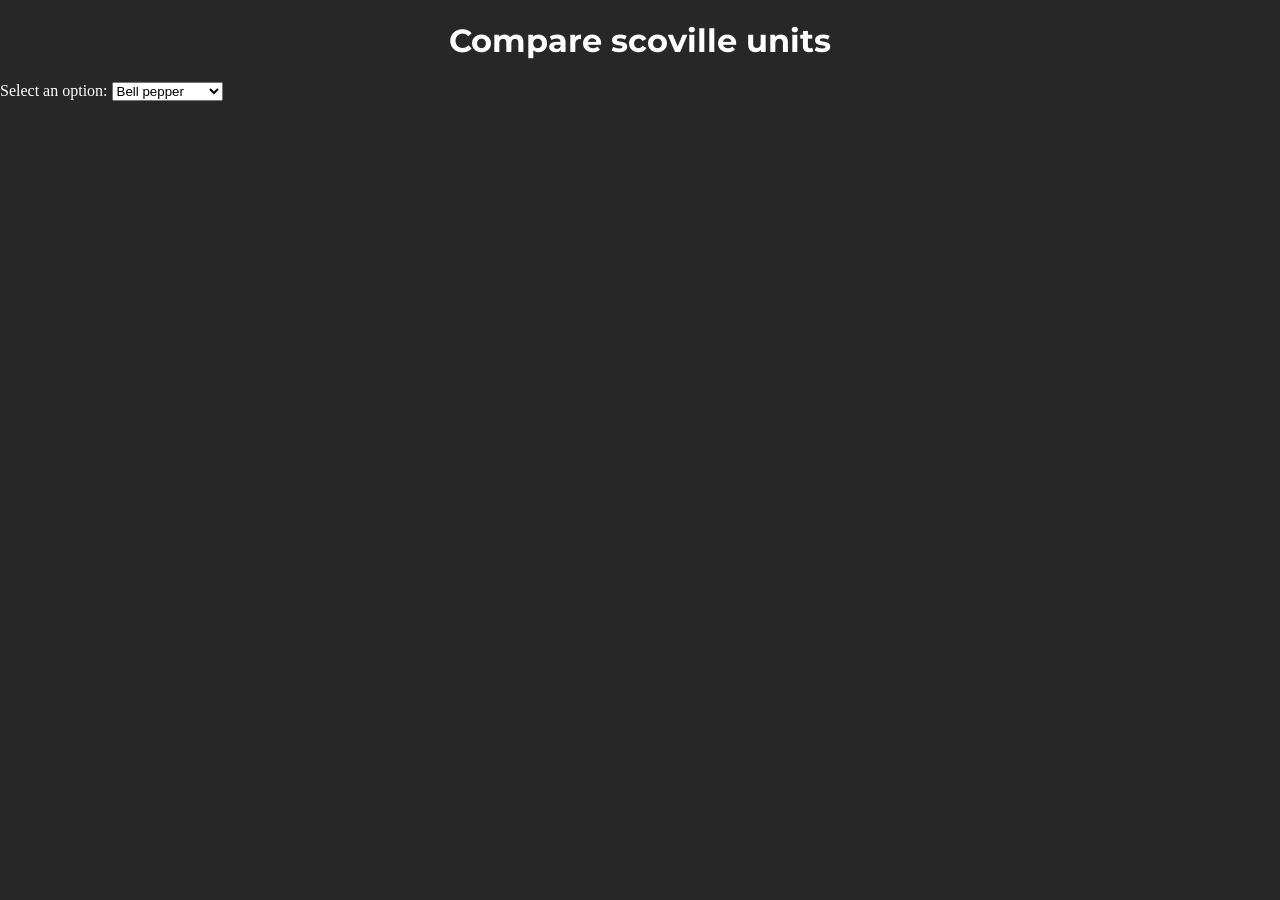
==== comparison.html @ 35d5b675 "Started the website structure Co-authored-by: Copilot <copilot@github.com>" ====
<!DOCTYPE html>
<html lang="en">
<head>
    <meta charset="UTF-8">
    <meta name="viewport" content="width=device-width, initial-scale=1.0">
    <link rel="stylesheet" href="style.css">
    <title>Compare scoville units</title>
</head>
<body>
    <h1 class="page_title">Compare scoville units</h1>
    <div class="selection menu">
        <div class="dropdown">
            <label for="option1">Select an option:</label>
            <select id="option1">
                <option value="option1">Bell pepper</option>
                <option value="option2">buldak</option>
                <option value="option3">carolina reaper</option>
            </select>
        </div>
    </div>
    <script src="script.js"></script>
</body>
</html>
---- style.css ----
@font-face {
    font-family: montserrat;
    src: url(fonts/Montserrat-VariableFont_wght.ttf);
}

html, body{
    margin: 0;
    background-color: rgb(39, 39, 39);
    color: white;
}

.page_title{
    font-family: montserrat;
    text-align: center;
    font-weight: bolder;
}
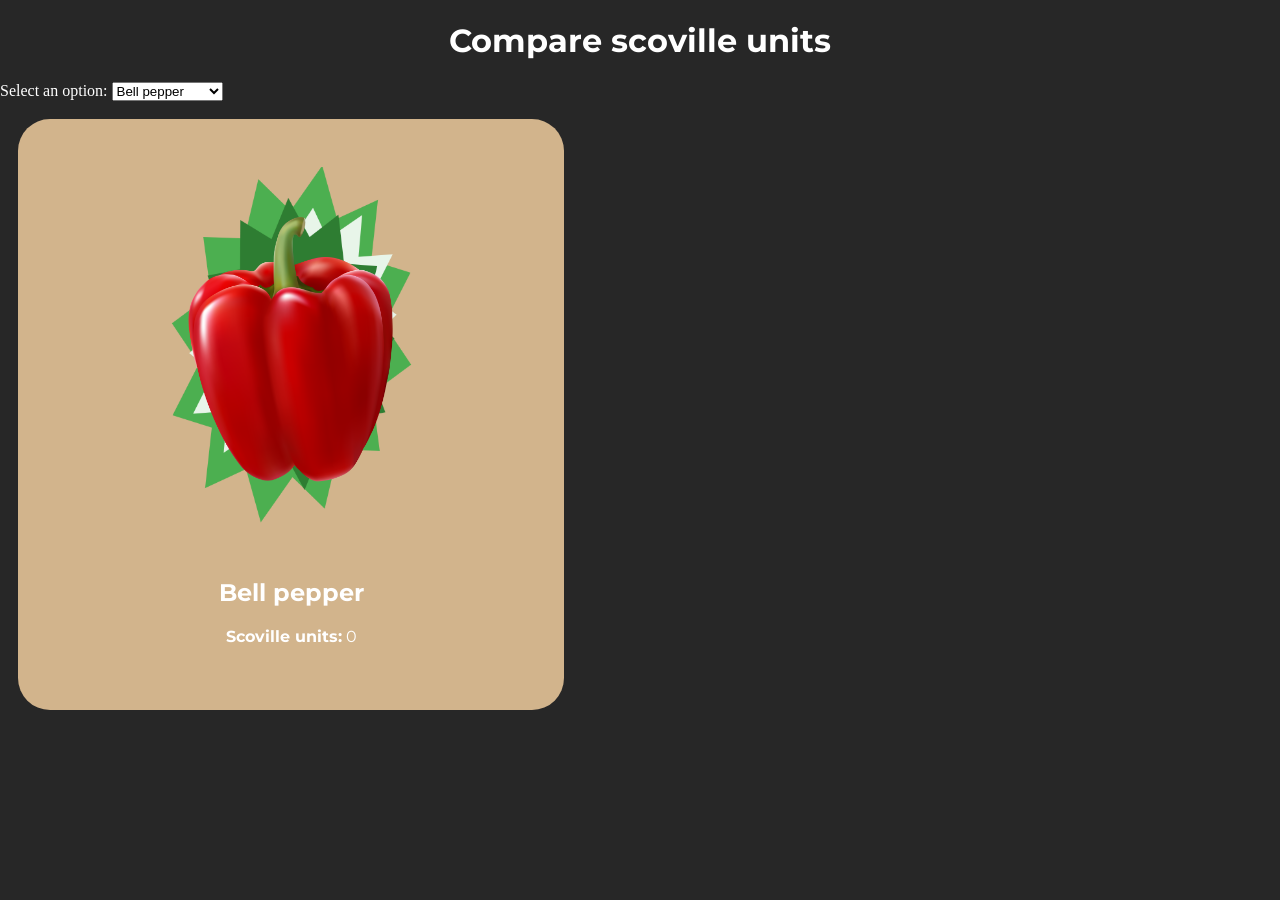
==== commit 0d2b55bc: "Added fonts, spicy item format in comparison page" ====
--- a/comparison.html
+++ b/comparison.html
@@ -17,6 +17,15 @@
                 <option value="option3">carolina reaper</option>
             </select>
         </div>
+        <div class="item_descriptions">
+            <div class="item_description" id="option1_desc">
+                <div class="food_frame">
+                    <img alt="bell pepper image" src="images/bell_pepper.png">
+                </div>
+                <h2 class="description_text">Bell pepper</h2>
+                <p class="su_text"><b>Scoville units:</b> 0</p>
+            </div>
+        </div>
     </div>
     <script src="script.js"></script>
 </body>
--- a/style.css
+++ b/style.css
@@ -1,6 +1,13 @@
 @font-face {
     font-family: montserrat;
     src: url(fonts/Montserrat-VariableFont_wght.ttf);
+    /*
+    Copyright 2024 The Montserrat.Git Project Authors (https://github.com/JulietaUla/Montserrat.git)
+
+    This Font Software is licensed under the SIL Open Font License, Version 1.1.
+    This license is copied below, and is also available with a FAQ at:
+    https://openfontlicense.org
+    */
 }
 
 html, body{
@@ -13,4 +20,39 @@
     font-family: montserrat;
     text-align: center;
     font-weight: bolder;
+}
+
+.food_frame{
+    display: inline-block;
+    padding: 5%;
+    background-image: url("images/low_spice_bg.png");
+    background-size: cover;
+    background-position: center;
+    border-radius: 1.5em;
+    margin-bottom: 5%;
+}
+
+.food_frame img{
+    display: block;
+    width: 13em;
+    height: 20em;
+    object-fit: contain;
+    border-radius: 1em;
+}
+
+.item_description{
+
+    text-align: center;
+    background-color: tan;
+    width: 50vh;
+    padding: 3em;
+    margin: 2vh;
+    border-radius: 2em;
+}
+.description_text{
+    font-family: montserrat, sans-serif;
+    font-weight: bolder;
+}
+.su_text{
+    font-family: montserrat, sans-serif;
 }
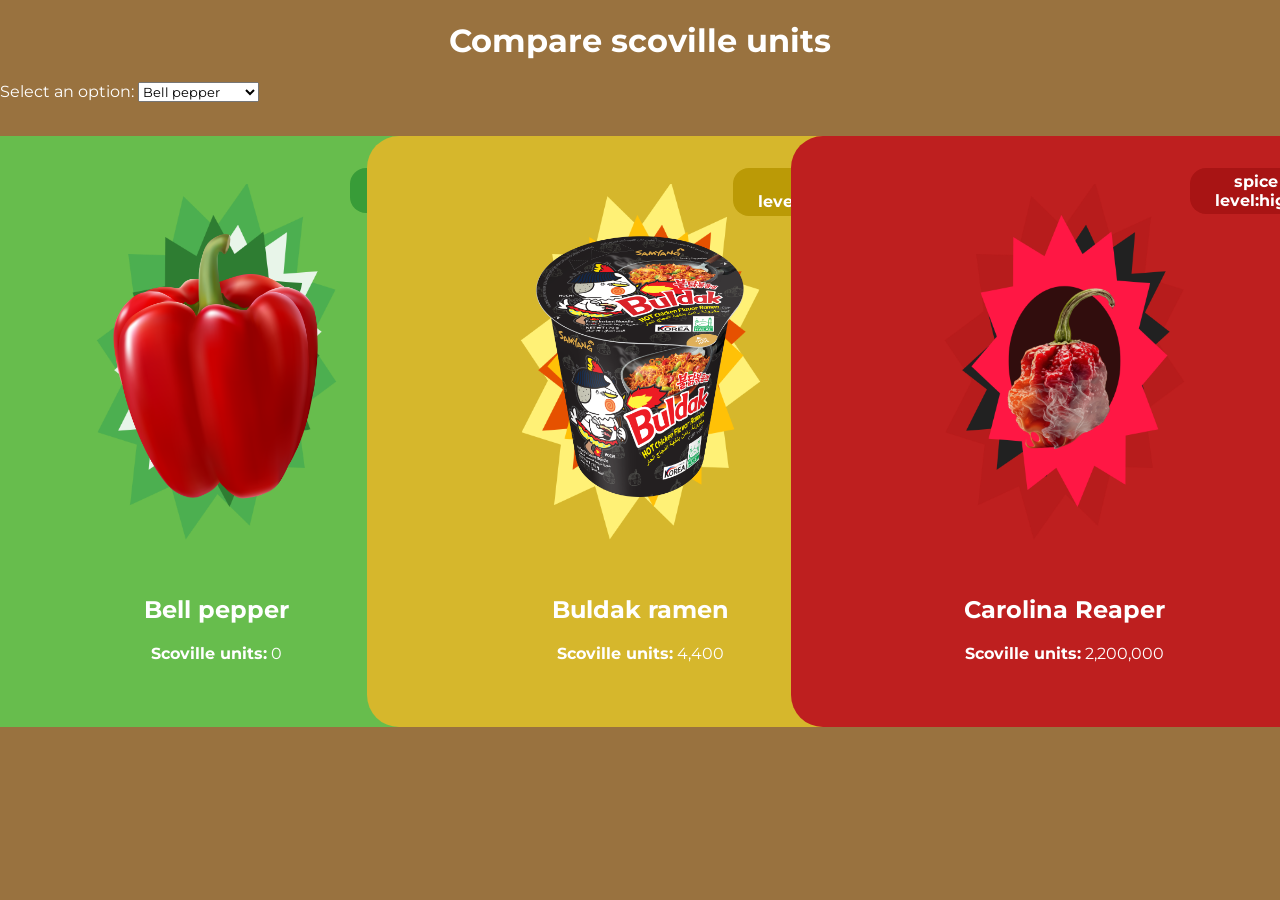
==== commit 72edf9e5: "added medium and high spice level card formats Co-authored-by: Copilot <copilot@github.com>" ====
--- a/comparison.html
+++ b/comparison.html
@@ -18,12 +18,35 @@
             </select>
         </div>
         <div class="item_descriptions">
-            <div class="item_description" id="option1_desc">
-                <div class="food_frame">
+            <div class="low_item_description" id="option1_desc">
+                <div class="low_spice_level">
+                    <p class="low_spice_level_text">spice level:low</p>
+                </div>
+                <div class="low_food_frame">
                     <img alt="bell pepper image" src="images/bell_pepper.png">
                 </div>
                 <h2 class="description_text">Bell pepper</h2>
                 <p class="su_text"><b>Scoville units:</b> 0</p>
+            </div>
+            <div class="medium_item_description" id="option2_desc">
+                <div class="medium_spice_level">
+                    <p class="medium_spice_level_text">spice level:medium</p>
+                </div>
+                <div class="medium_food_frame">
+                    <img alt="buldak ramen image" src="images/buldak.png">
+                </div>
+                <h2 class="description_text">Buldak ramen</h2>
+                <p class="su_text"><b>Scoville units:</b> 4,400</p>
+            </div>
+            <div class="high_item_description" id="option3_desc">
+                <div class="high_spice_level">
+                    <p class="high_spice_level_text">spice level:high</p>
+                </div>
+                <div class="high_food_frame">
+                    <img alt="carolina reaper image" src="images/carolina_reaper.png">
+                </div>
+                <h2 class="description_text">Carolina Reaper</h2>
+                <p class="su_text"><b>Scoville units:</b> 2,200,000</p>
             </div>
         </div>
     </div>
--- a/style.css
+++ b/style.css
@@ -12,7 +12,7 @@
 
 html, body{
     margin: 0;
-    background-color: rgb(39, 39, 39);
+    background-color: rgb(153, 114, 63);
     color: white;
 }
 
@@ -22,7 +22,7 @@
     font-weight: bolder;
 }
 
-.food_frame{
+.low_food_frame{
     display: inline-block;
     padding: 5%;
     background-image: url("images/low_spice_bg.png");
@@ -32,7 +32,9 @@
     margin-bottom: 5%;
 }
 
-.food_frame img{
+.low_food_frame img,
+.medium_food_frame img,
+.high_food_frame img{
     display: block;
     width: 13em;
     height: 20em;
@@ -40,19 +42,141 @@
     border-radius: 1em;
 }
 
-.item_description{
+.medium_food_frame{
+    display: inline-block;
+    padding: 5%;
+    background-image: url("images/med_spice_bg.png");
+    background-size: cover;
+    background-position: center;
+    border-radius: 1.5em;
+    margin-bottom: 5%;
+}
+
+.high_food_frame{
+    display: inline-block;
+    padding: 5%;
+    background-image: url("images/high_spice_bg.png");
+    background-size: cover;
+    background-position: center;
+    border-radius: 1.5em;
+    margin-bottom: 5%;
+}
+
+
+.low_item_description{
 
     text-align: center;
-    background-color: tan;
+    background-color: rgb(103, 189, 77);
     width: 50vh;
     padding: 3em;
     margin: 2vh;
     border-radius: 2em;
+    position: relative;
 }
+
+.medium_item_description{
+
+    text-align: center;
+    background-color: rgb(214, 183, 44);
+    width: 50vh;
+    padding: 3em;
+    margin: 2vh;
+    border-radius: 2em;
+    position: relative;
+}
+
+.high_item_description{
+
+    text-align: center;
+    background-color: rgb(190, 31, 31);
+    width: 50vh;
+    padding: 3em;
+    margin: 2vh;
+    border-radius: 2em;
+    position: relative;
+}
+
+.low_spice_level{
+    position: absolute;
+    top: 1rem;
+    right: 1rem;
+}
+
+.medium_spice_level{
+    position: absolute;
+    top: 1rem;
+    right: 1rem;
+}
+.high_spice_level{
+    position: absolute;
+    top: 1rem;
+    right: 1rem;
+}
+
 .description_text{
     font-family: montserrat, sans-serif;
     font-weight: bolder;
 }
 .su_text{
     font-family: montserrat, sans-serif;
+}
+
+.low_spice_level_text{
+    font-family: montserrat, sans-serif;
+    font-weight: bolder;
+    background-color: rgb(56, 156, 56);
+    width: fit-content;
+    padding: 3%;
+    border-radius: 1em;
+    text-align: center;
+    color: rgb(255, 255, 255);
+    transition: ease-in-out 0.08s;
+}
+.medium_spice_level_text{
+    font-family: montserrat, sans-serif;
+    font-weight: bolder;
+    background-color: rgb(187, 154, 6);
+    width: fit-content;
+    padding: 3%;
+    border-radius: 1em;
+    text-align: center;
+    color: rgb(255, 255, 255);
+    transition: ease-in-out 0.08s;
+}
+.high_spice_level_text{
+    font-family: montserrat, sans-serif;
+    font-weight: bolder;
+    background-color: rgb(168, 20, 20);
+    width: fit-content;
+    padding: 3%;
+    border-radius: 1em;
+    text-align: center;
+    color: rgb(255, 255, 255);
+    transition: ease-in-out 0.08s;
+}
+.low_spice_level_text:hover{
+    filter: brightness(0.8);
+}
+.medium_spice_level_text:hover{
+    filter: brightness(0.8);
+}
+
+.high_spice_level_text:hover{
+    filter: brightness(0.8);
+}
+
+.item_descriptions{
+    display: grid;
+    grid-template-columns: repeat(auto-fit, minmax(20rem, 1fr));
+    gap: 1.5rem;
+    justify-items: center;
+    padding: 1rem;
+}
+
+.dropdown{
+    font-family: montserrat, sans-serif;
+}
+
+#option1{
+    font-family: montserrat, sans-serif;
 }
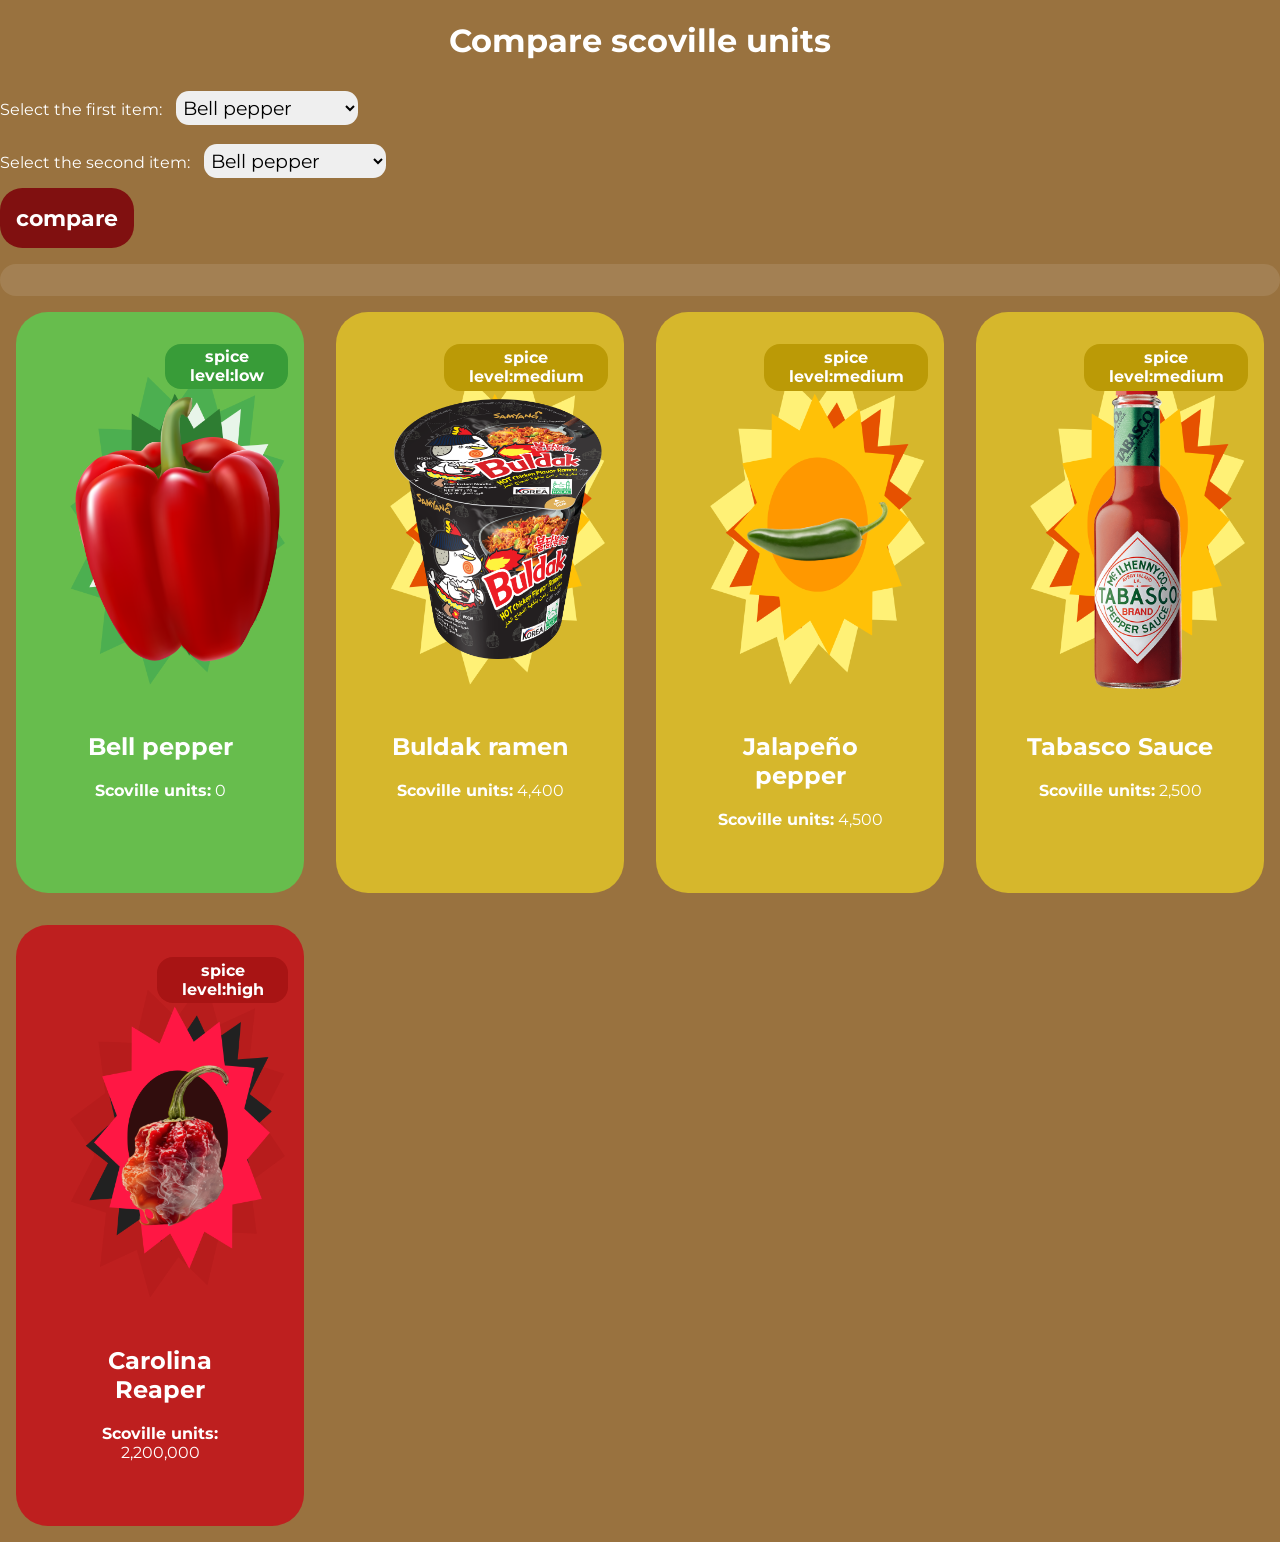
==== commit 443ac10b: "refined comparison page and added more items Co-authored-by: Copilot <copilot@github.com>" ====
--- a/comparison.html
+++ b/comparison.html
@@ -10,13 +10,28 @@
     <h1 class="page_title">Compare scoville units</h1>
     <div class="selection menu">
         <div class="dropdown">
-            <label for="option1">Select an option:</label>
+            <label for="option1">Select the first item:</label>
             <select id="option1">
                 <option value="option1">Bell pepper</option>
                 <option value="option2">buldak</option>
                 <option value="option3">carolina reaper</option>
+                <option value="option4">tabasco</option>
+                <option value="option5">jalapeño pepper</option>
             </select>
         </div>
+        <div class="dropdown">
+            <label for="option2">Select the second item:</label>
+            <select id="option2">
+                <option value="option1">Bell pepper</option>
+                <option value="option2">buldak</option>
+                <option value="option3">carolina reaper</option>
+                <option value="option4">tabasco</option>
+                <option value="option5">jalapeño pepper</option>
+            </select>
+        </div>
+        <button id="compare_btn">compare</button>
+        <div id="result"></div>
+    </div>
         <div class="item_descriptions">
             <div class="low_item_description" id="option1_desc">
                 <div class="low_spice_level">
@@ -38,7 +53,27 @@
                 <h2 class="description_text">Buldak ramen</h2>
                 <p class="su_text"><b>Scoville units:</b> 4,400</p>
             </div>
-            <div class="high_item_description" id="option3_desc">
+            <div class="medium_item_description" id="option3_desc">
+                <div class="medium_spice_level">
+                    <p class="medium_spice_level_text">spice level:medium</p>
+                </div>
+                <div class="medium_food_frame">
+                    <img alt="jalapeno pepper image" src="images/jalapeno.png">
+                </div>
+                <h2 class="description_text">Jalapeño pepper</h2>
+                <p class="su_text"><b>Scoville units:</b> 4,500</p>
+            </div>
+            <div class="medium_item_description" id="option4_desc">
+                <div class="medium_spice_level">
+                    <p class="medium_spice_level_text">spice level:medium</p>
+                </div>
+                <div class="medium_food_frame">
+                    <img alt="tabasco sauce image" src="images/tabasco.png">
+                </div>
+                <h2 class="description_text">Tabasco Sauce</h2>
+                <p class="su_text"><b>Scoville units:</b> 2,500</p>
+            </div>
+            <div class="high_item_description" id="option5_desc">
                 <div class="high_spice_level">
                     <p class="high_spice_level_text">spice level:high</p>
                 </div>
@@ -49,7 +84,6 @@
                 <p class="su_text"><b>Scoville units:</b> 2,200,000</p>
             </div>
         </div>
-    </div>
     <script src="script.js"></script>
 </body>
 </html>
--- a/style.css
+++ b/style.css
@@ -67,9 +67,8 @@
 
     text-align: center;
     background-color: rgb(103, 189, 77);
-    width: 50vh;
+    width: 100%;
     padding: 3em;
-    margin: 2vh;
     border-radius: 2em;
     position: relative;
 }
@@ -78,9 +77,8 @@
 
     text-align: center;
     background-color: rgb(214, 183, 44);
-    width: 50vh;
+    width: 100%;
     padding: 3em;
-    margin: 2vh;
     border-radius: 2em;
     position: relative;
 }
@@ -89,9 +87,8 @@
 
     text-align: center;
     background-color: rgb(190, 31, 31);
-    width: 50vh;
+    width: 100%;
     padding: 3em;
-    margin: 2vh;
     border-radius: 2em;
     position: relative;
 }
@@ -167,16 +164,60 @@
 
 .item_descriptions{
     display: grid;
-    grid-template-columns: repeat(auto-fit, minmax(20rem, 1fr));
-    gap: 1.5rem;
-    justify-items: center;
+    grid-template-columns: repeat(auto-fit, minmax(18rem, 1fr));
+    gap: 2rem;
+    justify-content: center;
+    width: 100%;
+    max-width: 1400px;
+    margin: 0 auto;
     padding: 1rem;
+    box-sizing: border-box;
+}
+
+.item_descriptions > div {
+    width: 100%;
+    max-width: 28rem;
+    min-width: 18rem;
+    box-sizing: border-box;
+}
+
+#result{
+    font-family: montserrat, sans-serif;
+    font-weight: bolder;
+    text-align: center;
+    margin-top: 1rem;
+    padding: 1rem;
+    background-color: rgba(255, 255, 255, 0.1);
+    border-radius: 1em;
+    color: white;
 }
 
 .dropdown{
     font-family: montserrat, sans-serif;
 }
 
-#option1{
-    font-family: montserrat, sans-serif;
+#option1, #option2{
+    font-family: montserrat, sans-serif;
+    font-size: 1.2rem;
+    border-radius: 0.8rem;
+    border: none;
+    margin: 0.5em;
+    padding: 0.2em;
+}
+
+#compare_btn{
+    border-radius: 1em;
+    font-size: 1.4rem;
+    border: 0;
+    background-color: rgb(128, 16, 16);
+    color: white;
+    font-family: montserrat, sans-serif;
+    font-weight: 700;
+    padding: 1rem;
+    transition: ease-in-out 0.2s;
+}
+
+#compare_btn:hover{
+    filter: brightness(1.4);
+    cursor: pointer;
 }
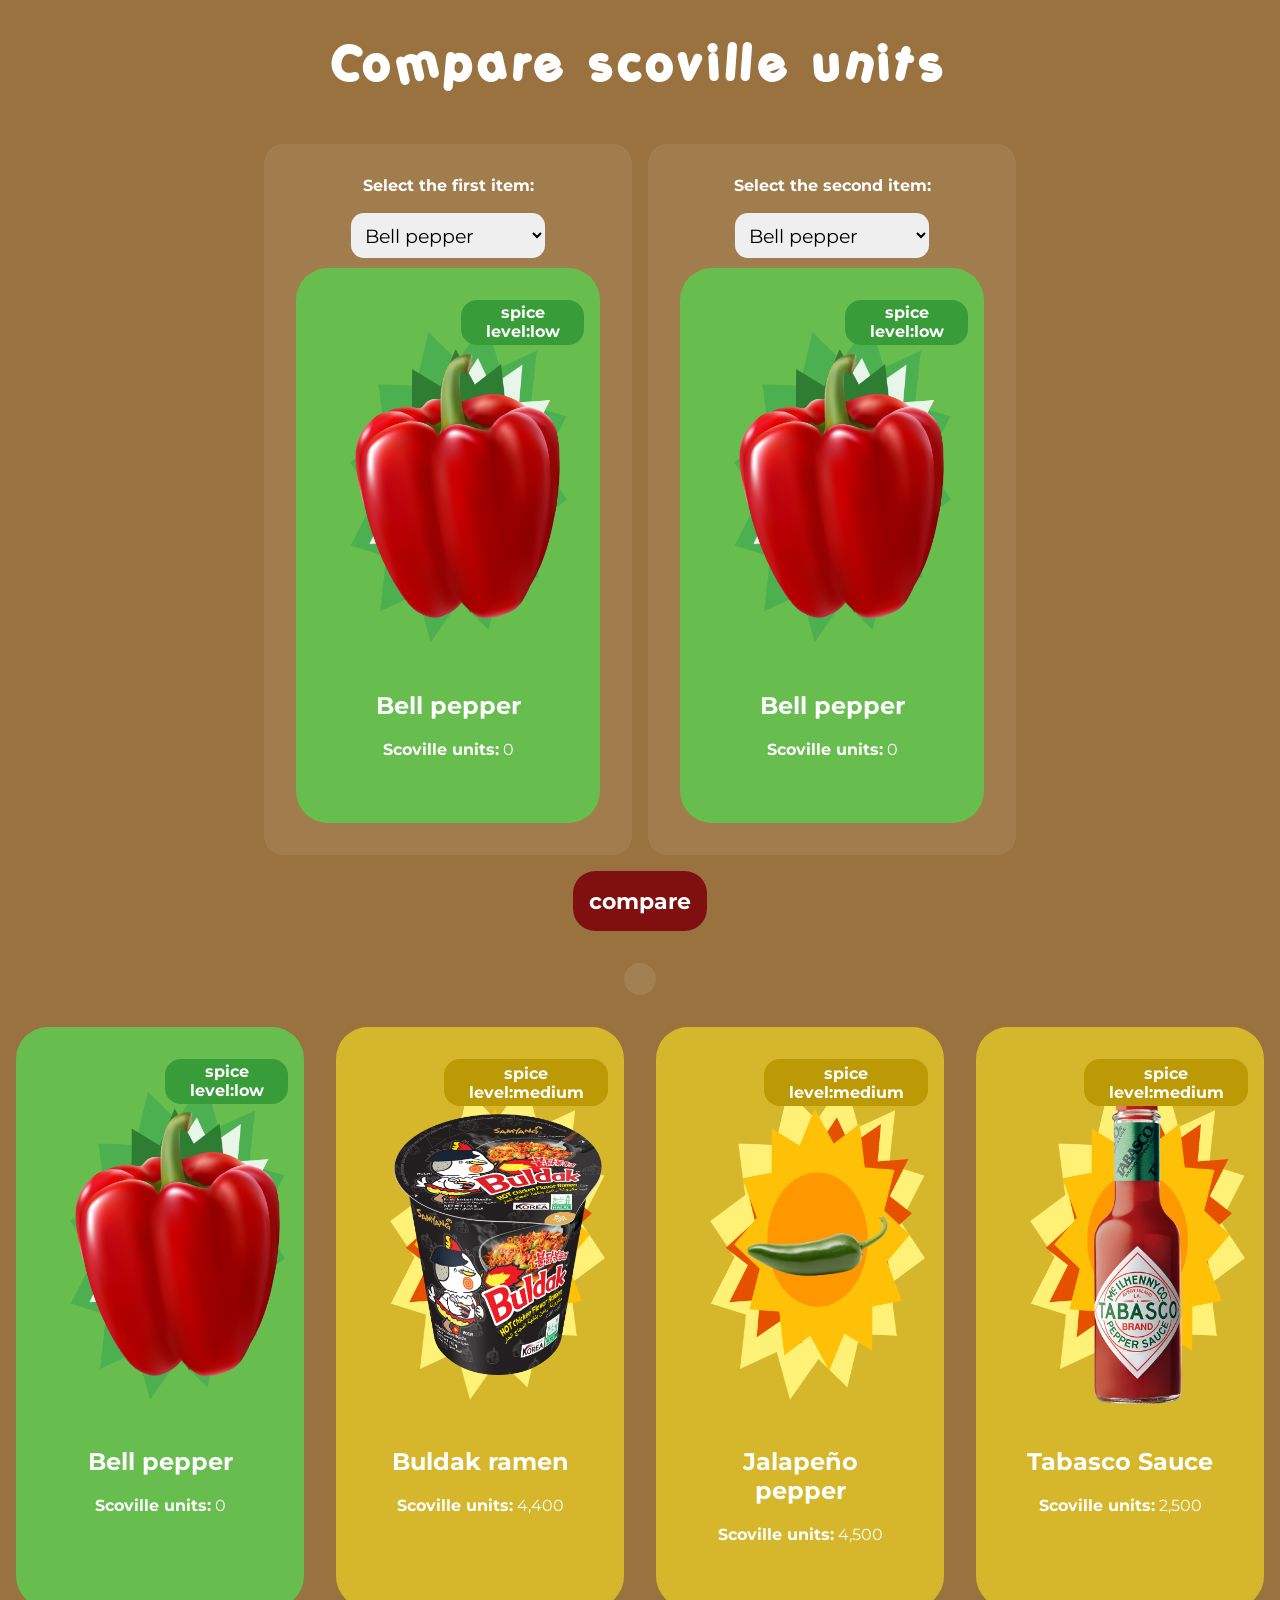
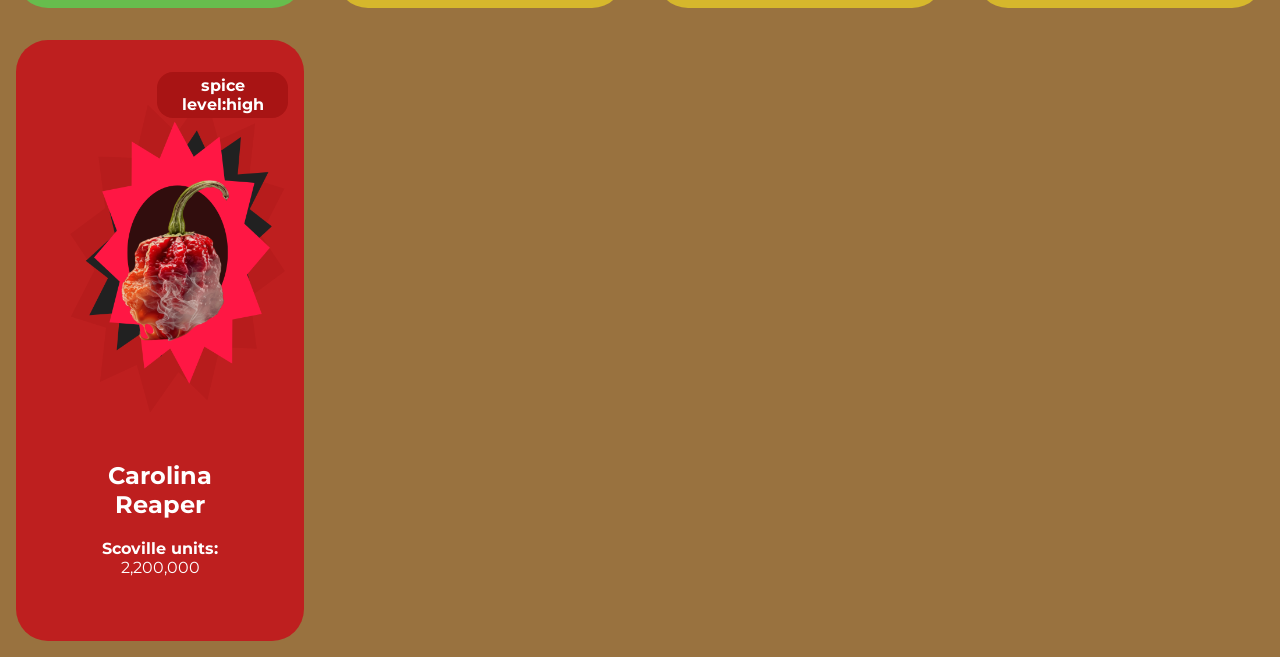
==== commit aa980a13: "updated index.html and added item cards when selecting dropdown menu Co-authored-by: Copilot <copilo" ====
--- a/comparison.html
+++ b/comparison.html
@@ -9,25 +9,29 @@
 <body>
     <h1 class="page_title">Compare scoville units</h1>
     <div class="selection menu">
-        <div class="dropdown">
-            <label for="option1">Select the first item:</label>
-            <select id="option1">
-                <option value="option1">Bell pepper</option>
-                <option value="option2">buldak</option>
-                <option value="option3">carolina reaper</option>
-                <option value="option4">tabasco</option>
-                <option value="option5">jalapeño pepper</option>
-            </select>
-        </div>
-        <div class="dropdown">
-            <label for="option2">Select the second item:</label>
-            <select id="option2">
-                <option value="option1">Bell pepper</option>
-                <option value="option2">buldak</option>
-                <option value="option3">carolina reaper</option>
-                <option value="option4">tabasco</option>
-                <option value="option5">jalapeño pepper</option>
-            </select>
+        <div class="select-row">
+            <div class="dropdown">
+                <label for="option1">Select the first item:</label>
+                <select id="option1">
+                    <option value="option1">Bell pepper</option>
+                    <option value="option2">buldak</option>
+                    <option value="option3">carolina reaper</option>
+                    <option value="option4">tabasco</option>
+                    <option value="option5">jalapeño pepper</option>
+                </select>
+                <div class="preview-card" id="option1-preview"></div>
+            </div>
+            <div class="dropdown">
+                <label for="option2">Select the second item:</label>
+                <select id="option2">
+                    <option value="option1">Bell pepper</option>
+                    <option value="option2">buldak</option>
+                    <option value="option3">carolina reaper</option>
+                    <option value="option4">tabasco</option>
+                    <option value="option5">jalapeño pepper</option>
+                </select>
+                <div class="preview-card" id="option2-preview"></div>
+            </div>
         </div>
         <button id="compare_btn">compare</button>
         <div id="result"></div>
--- a/style.css
+++ b/style.css
@@ -10,6 +10,11 @@
     */
 }
 
+@font-face {
+    font-family: porkys;
+    src: url(fonts/PORKYS_.TTF);
+}
+
 html, body{
     margin: 0;
     background-color: rgb(153, 114, 63);
@@ -17,8 +22,10 @@
 }
 
 .page_title{
-    font-family: montserrat;
-    text-align: center;
+    font-family: porkys, montserrat, sans-serif;
+    text-align: center;
+    letter-spacing: 0.5cqw;
+    font-size: 3rem;
     font-weight: bolder;
 }
 
@@ -192,8 +199,46 @@
     color: white;
 }
 
+.selection.menu {
+    display: grid;
+    gap: 1rem;
+    justify-items: center;
+    width: 100%;
+    max-width: 1200px;
+    margin: 0 auto;
+    padding: 1rem;
+    box-sizing: border-box;
+}
+
+.select-row {
+    display: flex;
+    flex-wrap: wrap;
+    gap: 1rem;
+    justify-content: center;
+    width: 100%;
+}
+
 .dropdown{
     font-family: montserrat, sans-serif;
+    display: flex;
+    flex-direction: column;
+    align-items: center;
+    justify-content: center;
+    align-content: center;
+    border-radius: 1.2rem;
+    padding: 2rem;
+    background-color: rgba(255, 255, 255, 0.08);
+}
+
+.dropdown label {
+    margin-bottom: 0.5rem;
+    font-weight: 700;
+}
+
+.preview-card {
+    display: inline-block;
+    transform-origin: top center;
+    width: fit-content;
 }
 
 #option1, #option2{
@@ -201,8 +246,8 @@
     font-size: 1.2rem;
     border-radius: 0.8rem;
     border: none;
-    margin: 0.5em;
-    padding: 0.2em;
+    margin: 0.5em 0;
+    padding: 0.5em;
 }
 
 #compare_btn{
@@ -220,4 +265,69 @@
 #compare_btn:hover{
     filter: brightness(1.4);
     cursor: pointer;
+}
+
+pre{
+    font-family: montserrat, sans-serif;
+    font-size: 1.2rem;
+    text-align: center;
+    font-weight: bold;
+}
+
+.redirect_btn{
+    font-family: porkys, montserrat, sans-serif;
+    letter-spacing: 0.1rem;
+    font-size: 1rem;
+    background-color: rgb(128, 16, 16);
+    color: white;
+    border: none;
+    padding: 0.5rem 1.5rem;
+    border-radius: 0.5rem;
+    display: block;
+    margin: 1rem auto;
+    z-index: 1;
+    transition: ease-in-out 0.2s;
+}
+
+.redirect_btn:hover{
+    filter: brightness(1.2);
+    cursor: pointer;
+}
+
+.button-container {
+    position: relative;
+    display: flex;
+    justify-content: center;
+    align-items: flex-start;
+}
+
+.fire-burst {
+    position: absolute;
+    top: -80px;
+    left: 50%;
+    transform: translate(-50%, -50%);
+    width: 250px;
+    height: 250px;
+    background-image: url("images/burst_of-fire.gif");
+    background-size: contain;
+    background-repeat: no-repeat;
+    background-position: center;
+    opacity: 0;
+    pointer-events: none;
+    z-index: 0;
+}
+
+.fire-burst.animate {
+    animation: fireBurstAnimation 0.6s ease-out forwards;
+}
+
+@keyframes fireBurstAnimation {
+    0% {
+        opacity: 1;
+        transform: translateX(-50%) scale(0.5);
+    }
+    100% {
+        opacity: 0;
+        transform: translateX(-50%) scale(1.5);
+    }
 }
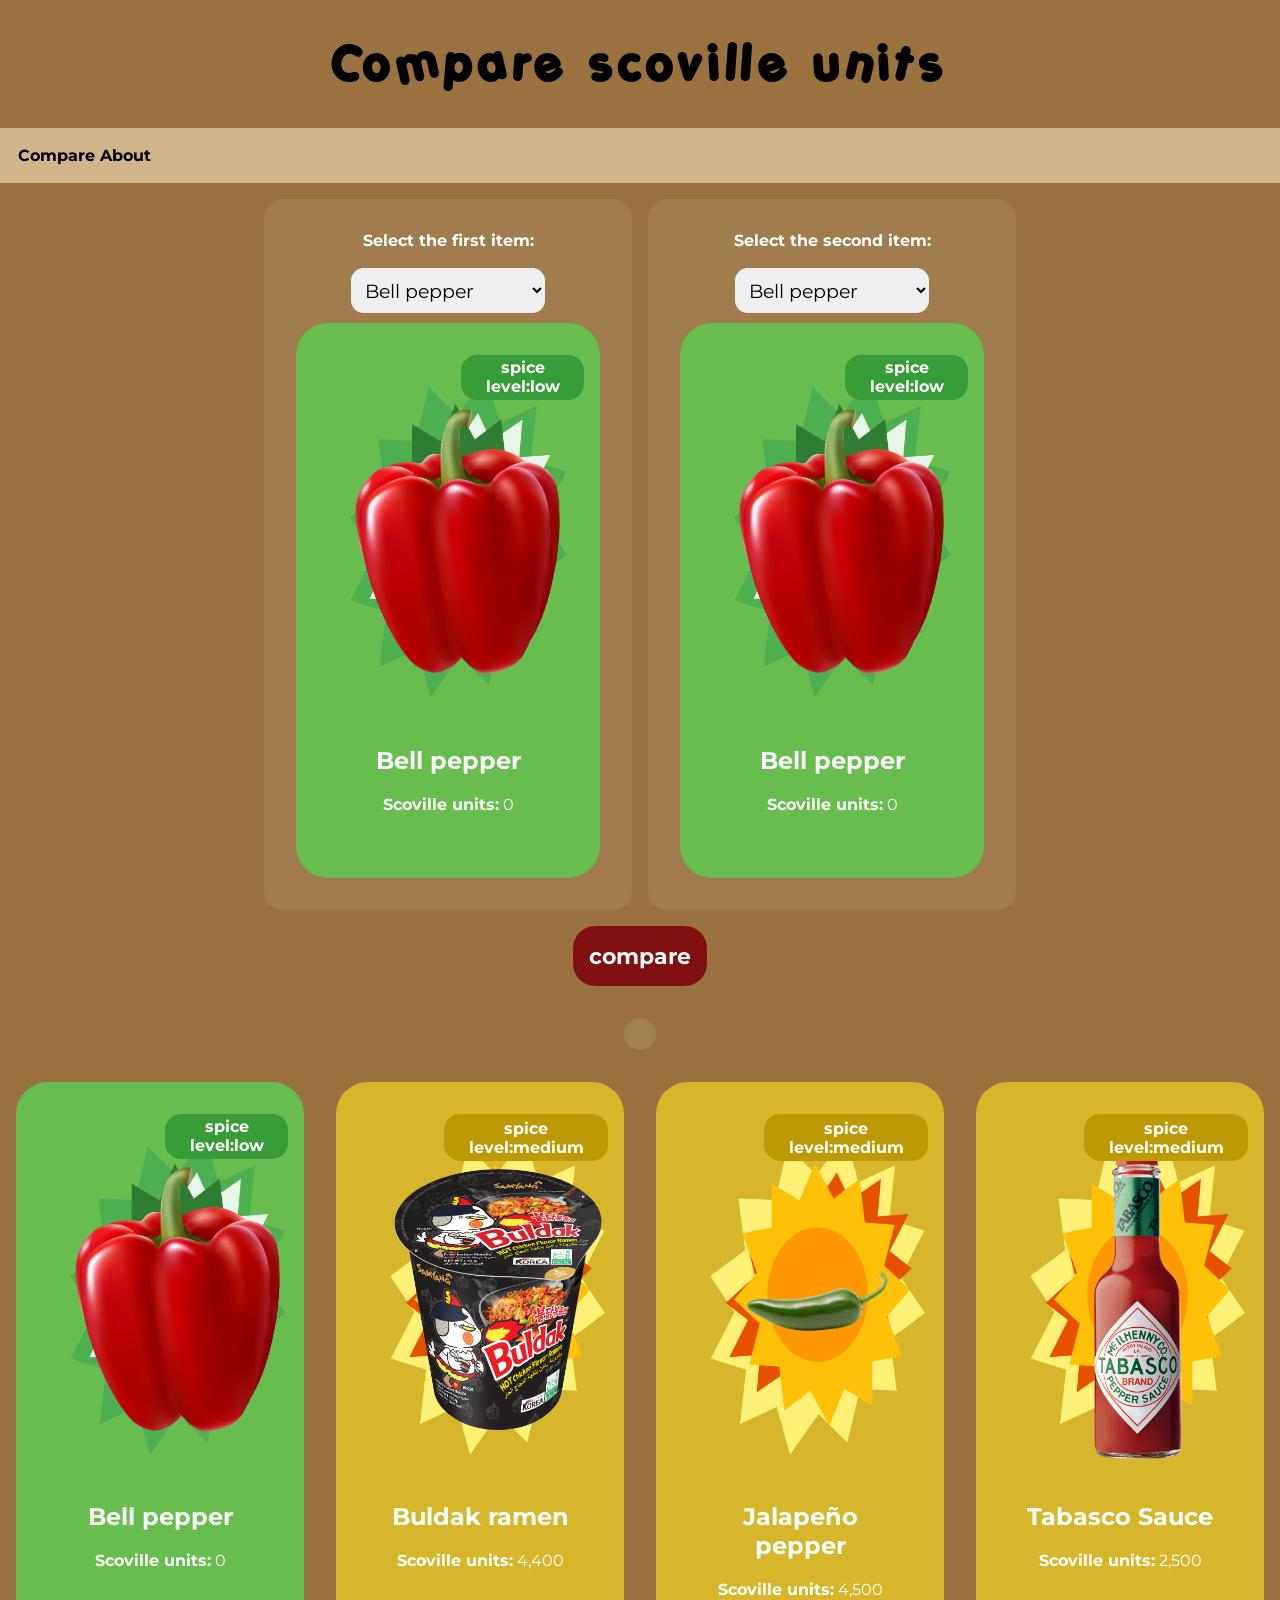
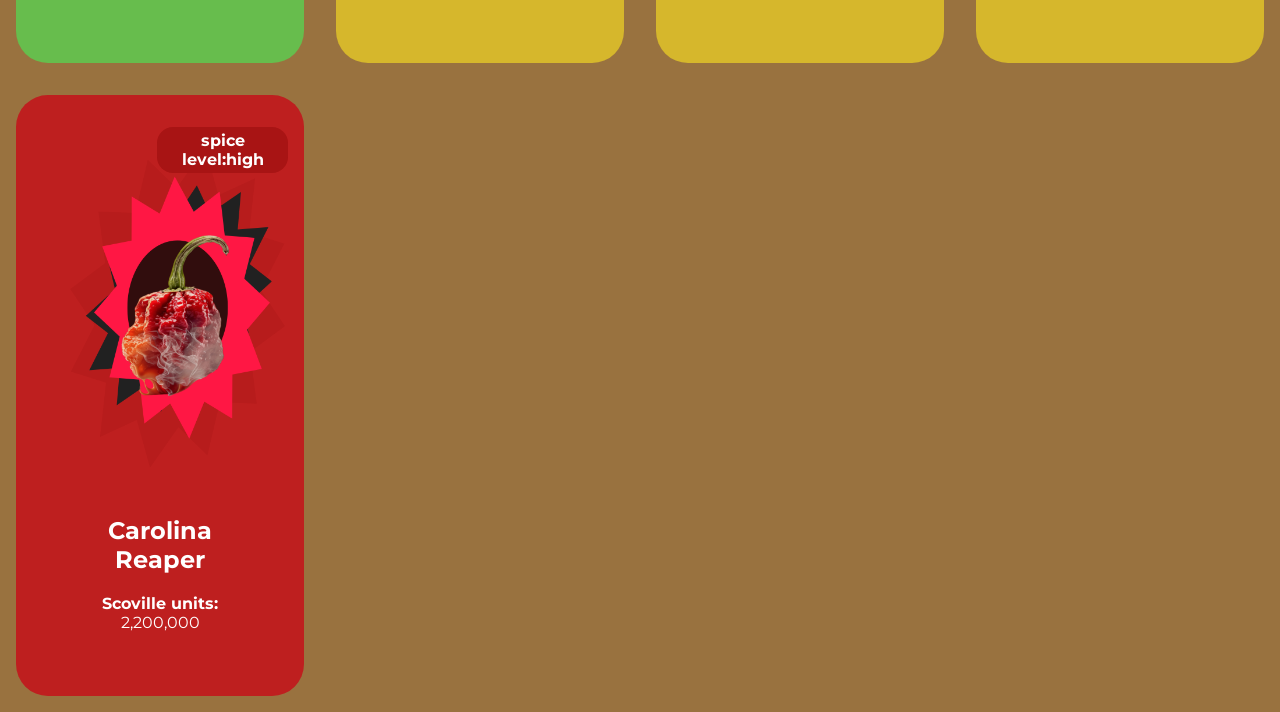
==== commit 4ef55072: "added navigation bar and refined home page Co-authored-by: Copilot <copilot@github.com>" ====
--- a/comparison.html
+++ b/comparison.html
@@ -8,6 +8,12 @@
 </head>
 <body>
     <h1 class="page_title">Compare scoville units</h1>
+    <div class="navbar">
+        <div class="nav_links">
+            <a href="comparison.html" class="nav_link" id="nav_link1">Compare</a>
+            <a href="about.html" class="nav_link" id="nav_link2">About</a>
+        </div>
+    </div>
     <div class="selection menu">
         <div class="select-row">
             <div class="dropdown">
--- a/style.css
+++ b/style.css
@@ -19,14 +19,51 @@
     margin: 0;
     background-color: rgb(153, 114, 63);
     color: white;
-}
-
+    overflow-x: hidden;
+}
+
+a{
+    text-decoration: inherit;
+    color: inherit;
+}
 .page_title{
     font-family: porkys, montserrat, sans-serif;
     text-align: center;
     letter-spacing: 0.5cqw;
     font-size: 3rem;
     font-weight: bolder;
+    color: black;
+    text-decoration: none !important;
+    text-decoration-color: transparent;
+    border: none;
+    transition: ease-in-out 0.2s;
+}
+
+.navbar{
+    margin: none;
+    padding: 2vh;
+    background-color: tan;
+}
+
+.nav_links{
+    font-family: montserrat, sans-serif;
+    color: black;
+    font-weight: 700;
+    text-decoration: none;
+    transition: ease-in-out 0.2s;
+    margin: 0, 10rem, 0, 10rem;
+}
+
+#nav_link1:hover{
+    text-decoration: underline;
+}
+
+#nav_link2:hover{
+    text-decoration: underline;
+}
+
+.page_title:hover{
+    transform: scale(1.2)
 }
 
 .low_food_frame{
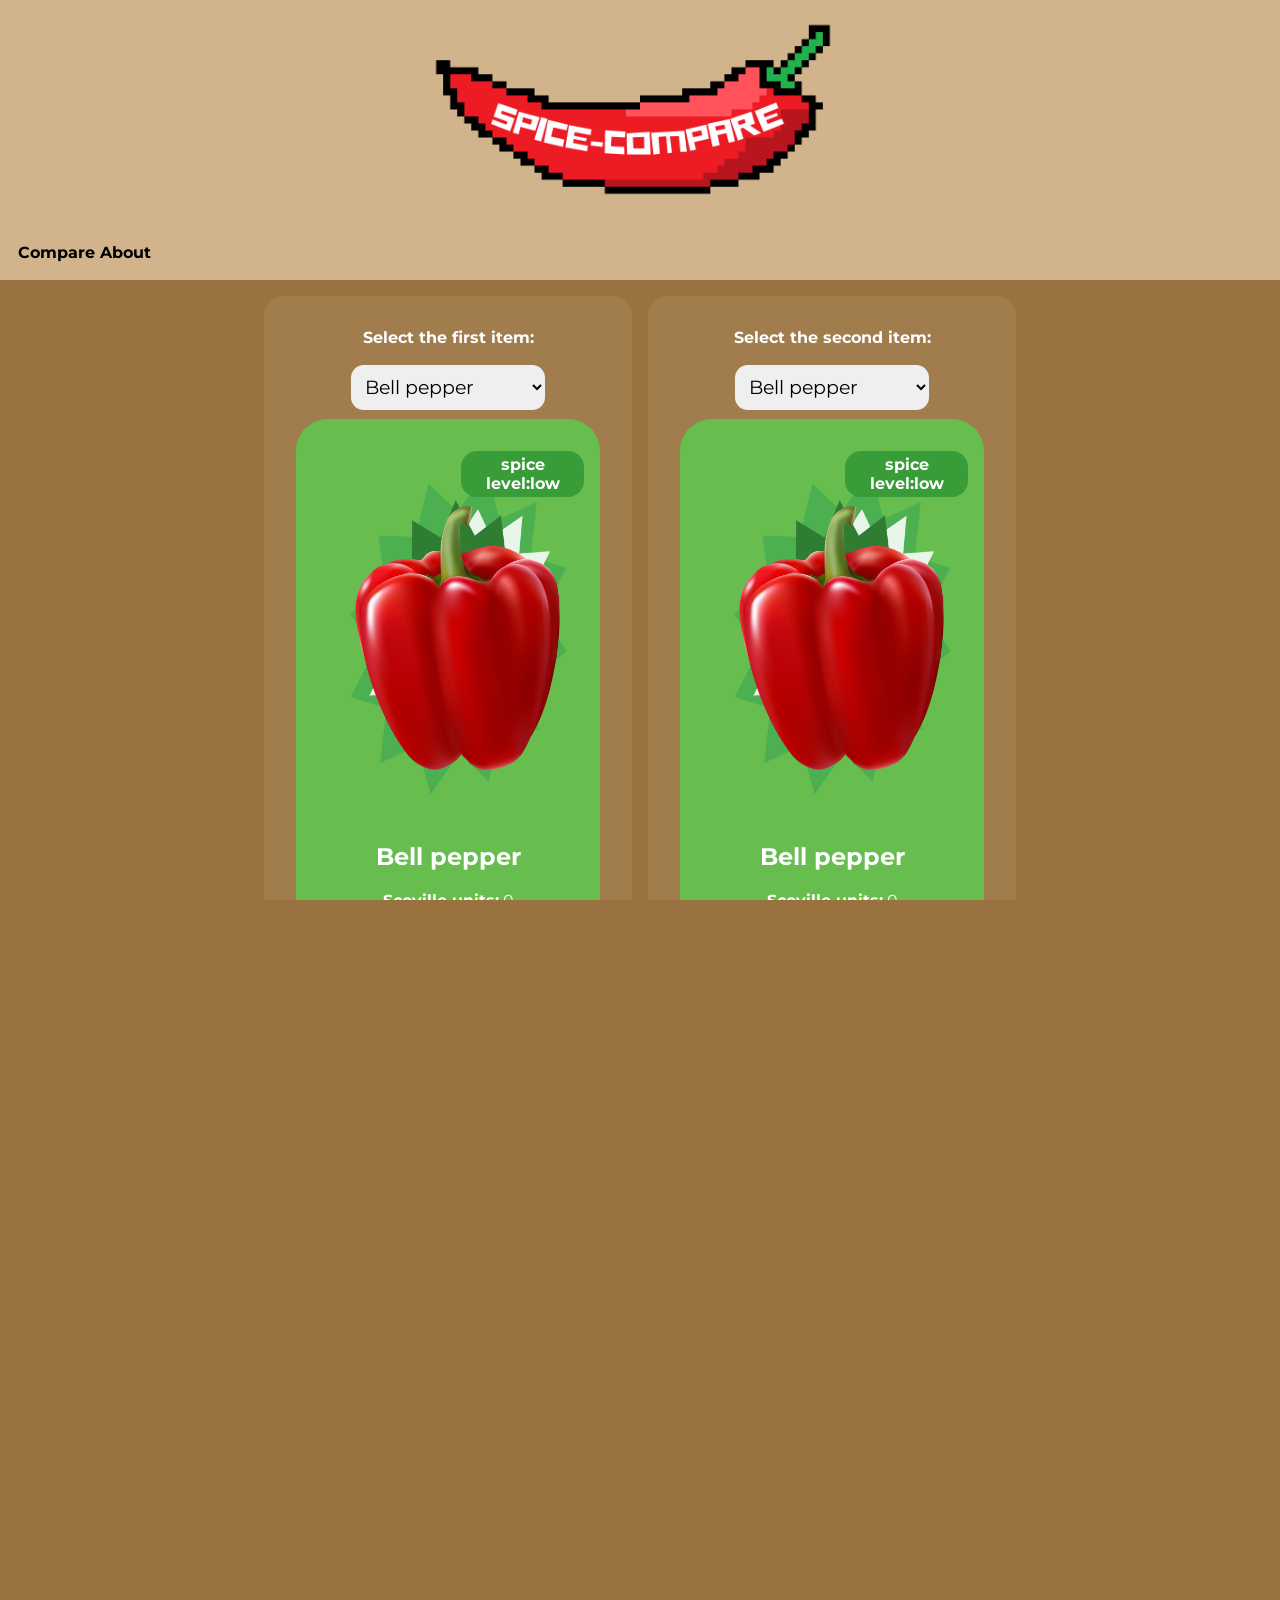
==== commit 71635684: "made better logo and navbar, bug fixes" ====
--- a/comparison.html
+++ b/comparison.html
@@ -4,11 +4,12 @@
     <meta charset="UTF-8">
     <meta name="viewport" content="width=device-width, initial-scale=1.0">
     <link rel="stylesheet" href="style.css">
+    <link rel="icon" type="image/png" href="images/spice_compare_logo.png">
     <title>Compare scoville units</title>
 </head>
 <body>
-    <h1 class="page_title">Compare scoville units</h1>
     <div class="navbar">
+        <a href="index.html"><img src="images/spice_compare_logo.png" alt="Spice-Compare Logo" class="logo"></a>
         <div class="nav_links">
             <a href="comparison.html" class="nav_link" id="nav_link1">Compare</a>
             <a href="about.html" class="nav_link" id="nav_link2">About</a>
@@ -43,6 +44,7 @@
         <div id="result"></div>
     </div>
         <div class="item_descriptions">
+            <h2>Items:</h2>
             <div class="low_item_description" id="option1_desc">
                 <div class="low_spice_level">
                     <p class="low_spice_level_text">spice level:low</p>
--- a/style.css
+++ b/style.css
@@ -16,7 +16,10 @@
 }
 
 html, body{
+    padding: 0rem;
     margin: 0;
+    height: 100%;
+    min-height: 100vh;
     background-color: rgb(153, 114, 63);
     color: white;
     overflow-x: hidden;
@@ -25,18 +28,6 @@
 a{
     text-decoration: inherit;
     color: inherit;
-}
-.page_title{
-    font-family: porkys, montserrat, sans-serif;
-    text-align: center;
-    letter-spacing: 0.5cqw;
-    font-size: 3rem;
-    font-weight: bolder;
-    color: black;
-    text-decoration: none !important;
-    text-decoration-color: transparent;
-    border: none;
-    transition: ease-in-out 0.2s;
 }
 
 .navbar{
@@ -62,8 +53,20 @@
     text-decoration: underline;
 }
 
-.page_title:hover{
-    transform: scale(1.2)
+.logo{
+    width: 50vh;
+    display: block;
+    margin: 0 auto;
+    transition: transform 0.6s cubic-bezier(0.68, -0.55, 0.265, 1.55);
+}
+
+.logo:hover{
+    animation: logoBounce 0.6s ease-in-out forwards;
+    transition: none;
+}
+
+.logo:not(:hover){
+    animation: logoReturn 0.6s cubic-bezier(0.68, -0.55, 0.265, 1.55) forwards;
 }
 
 .low_food_frame{
@@ -216,6 +219,14 @@
     margin: 0 auto;
     padding: 1rem;
     box-sizing: border-box;
+}
+
+.item_descriptions > h2 {
+    grid-column: 1 / -1;
+    text-align: center;
+    margin: 0 0 1rem;
+    width: 100%;
+    font-family: montserrat, sans-serif;
 }
 
 .item_descriptions > div {
@@ -322,7 +333,7 @@
     border-radius: 0.5rem;
     display: block;
     margin: 1rem auto;
-    z-index: 1;
+    z-index: 10;
     transition: ease-in-out 0.2s;
 }
 
@@ -350,8 +361,7 @@
     background-repeat: no-repeat;
     background-position: center;
     opacity: 0;
-    pointer-events: none;
-    z-index: 0;
+    z-index: 5;
 }
 
 .fire-burst.animate {
@@ -367,4 +377,28 @@
         opacity: 0;
         transform: translateX(-50%) scale(1.5);
     }
+}
+
+@keyframes logoBounce {
+    0% {
+        transform: scale(1);
+    }
+    50% {
+        transform: scale(1.3);
+    }
+    75% {
+        transform: scale(1.15);
+    }
+    100% {
+        transform: scale(1.2);
+    }
+}
+
+@keyframes logoReturn {
+    0% {
+        transform: scale(1.2);
+    }
+    100% {
+        transform: scale(1);
+    }
 }
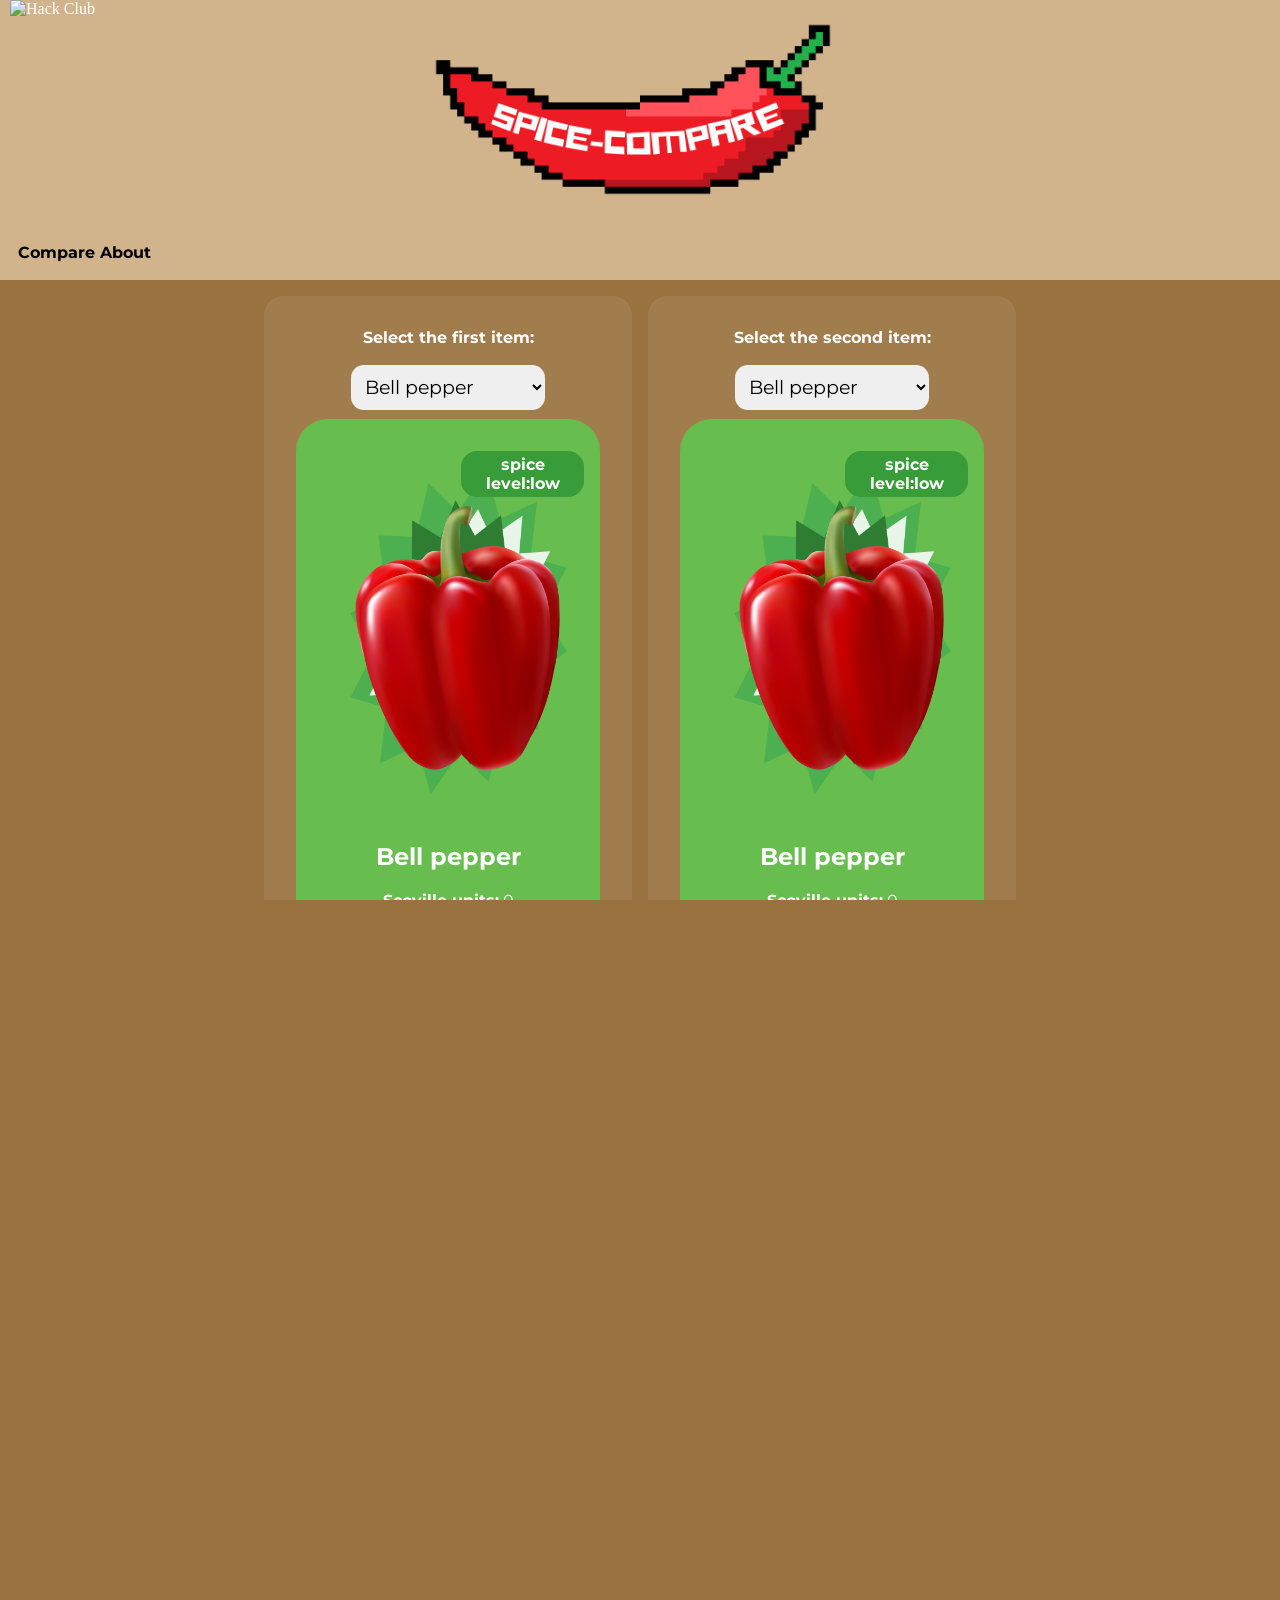
==== commit 92d31aeb: "added contact page and about page Co-authored-by: Copilot <copilot@github.com>" ====
--- a/comparison.html
+++ b/comparison.html
@@ -10,6 +10,7 @@
 <body>
     <div class="navbar">
         <a href="index.html"><img src="images/spice_compare_logo.png" alt="Spice-Compare Logo" class="logo"></a>
+        <a href="https://hackclub.com/"><img style="position: absolute; top: 0; left: 10px; border: 0; width: 10rem; z-index: 999;" src="https://assets.hackclub.com/banners/2026.svg" alt="Hack Club"/></a>
         <div class="nav_links">
             <a href="comparison.html" class="nav_link" id="nav_link1">Compare</a>
             <a href="about.html" class="nav_link" id="nav_link2">About</a>
@@ -96,6 +97,20 @@
                 <p class="su_text"><b>Scoville units:</b> 2,200,000</p>
             </div>
         </div>
+    <h2 class="contact_text">Contact me:</h2>
+    <div class="contact_links">
+        <a href="https://github.com/justtjasonn" target="_blank">
+            <svg class="icon" alt="github logo" class="contact_logo" viewBox="0 0 24 24" xmlns="http://www.w3.org/2000/svg">
+                <path d="M12 .297c-6.63 0-12 5.373-12 12 0 5.303 3.438 9.8 8.205 11.385.6.113.82-.258.82-.577 0-.285-.01-1.04-.015-2.04-3.338.724-4.042-1.61-4.042-1.61C4.422 18.07 3.633 17.7 3.633 17.7c-1.087-.744.084-.729.084-.729 1.205.084 1.838 1.236 1.838 1.236 1.07 1.835 2.809 1.305 3.495.998.108-.776.417-1.305.76-1.605-2.665-.3-5.466-1.332-5.466-5.93 0-1.31.465-2.38 1.235-3.22-.135-.303-.54-1.523.105-3.176 0 0 1.005-.322 3.3 1.23.96-.267 1.98-.399 3-.405 1.02.006 2.04.138 3 .405 2.28-1.552 3.285-1.23 3.285-1.23.645 1.653.24 2.873.12 3.176.765.84 1.23 1.91 1.23 3.22 0 4.61-2.805 5.625-5.475 5.92.42.36.81 1.096.81 2.22 0 1.606-.015 2.896-.015 3.286 0 .315.21.69.825.57C20.565 22.092 24 17.592 24 12.297c0-6.627-5.373-12-12-12"/>
+            </svg>
+        </a>
+        <button class="contact_link" onclick="copyEmail()" id="email-btn">
+            <svg class="icon" viewBox="0 0 24 24">
+                <path d="M20 4H4c-1.1 0-1.99.9-1.99 2L2 18c0 1.1.9 2 2 2h16c1.1 0 2-.9 2-2V6c0-1.1-.9-2-2-2zm0 4l-8 5-8-5V6l8 5 8-5v2z"/>
+            </svg>
+            <span class="tooltip" id="email-tooltip">Copied!</span>
+        </button>
+    </div>
     <script src="script.js"></script>
 </body>
 </html>
--- a/style.css
+++ b/style.css
@@ -401,4 +401,99 @@
     100% {
         transform: scale(1);
     }
-}+}
+
+.about_text{
+    display: flex;
+    flex-direction: row;
+    gap: 2rem;
+    font-family: montserrat, sans-serif;
+    width: fit-content;
+    height: fit-content;
+    line-height: 150%;
+    padding: 2rem;
+    margin: 5rem;
+}
+
+.about_container{
+    display: flex;
+    gap: none;
+}
+
+.contact_links{
+    display: flex;
+    align-items: center;
+    gap: 2rem;
+    padding: 2rem;
+    flex-direction: row;
+}
+
+.contact_links h2 {
+    margin: 0;
+    font-family: montserrat, sans-serif;
+}
+
+.contact_links > a,
+.contact_links > button {
+    display: flex;
+    align-items: center;
+    justify-content: center;
+    gap: 1rem;
+}
+
+.contact_logo{
+    width: 4rem;
+    height: 4rem;
+}
+
+.contact_link {
+    background: none;
+    border: none;
+    cursor: pointer;
+    padding: 0;
+    align-items: center;
+    justify-content: center;
+    position: relative;
+}
+
+.icon {
+    width: 4rem;
+    height: 4rem;
+    fill: white;
+    transition: ease-in-out 0.2s;
+}
+
+.icon:hover{
+    fill: rgb(58, 58, 58);
+}
+
+.contact_link:hover .icon,
+a:has(> .contact_logo):hover .contact_logo {
+    filter: brightness(1.3);
+}
+
+.tooltip {
+    position: absolute;
+    bottom: -2rem;
+    left: 50%;
+    transform: translateX(-50%);
+    background-color: rgba(0, 0, 0, 0.8);
+    color: white;
+    padding: 0.5rem 1rem;
+    border-radius: 0.5rem;
+    font-family: montserrat, sans-serif;
+    font-size: 0.9rem;
+    white-space: nowrap;
+    opacity: 0;
+    pointer-events: none;
+    transition: opacity 0.2s ease-in-out;
+}
+
+.tooltip.show {
+    opacity: 1;
+}
+
+.contact_text{
+    font-family: montserrat, sans-serif;
+    font-weight: 700;
+}
